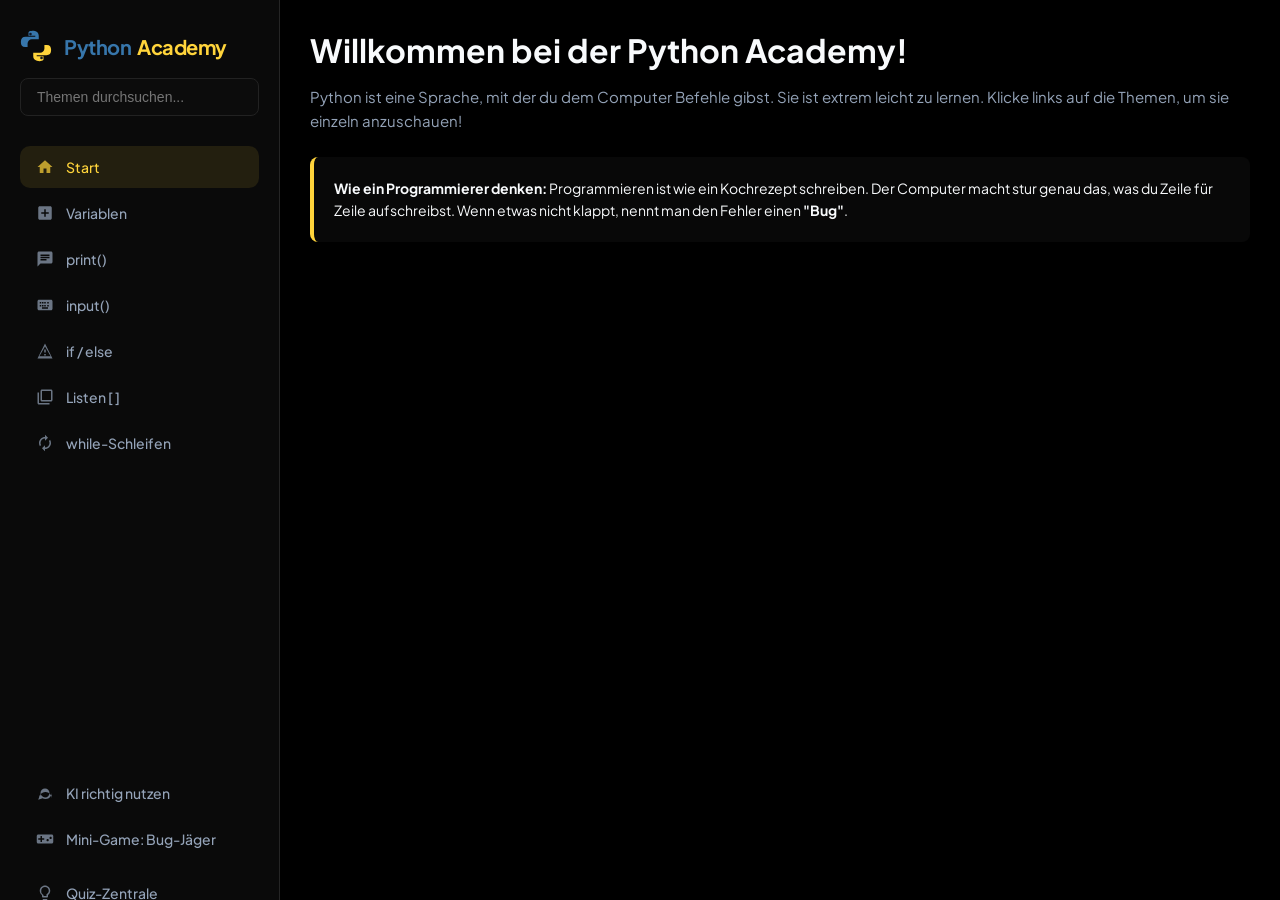
==== Python Academy/index.html @ 9a064f07 "version 1." ====
<!DOCTYPE html>
<html lang="de">
<head>
    <meta charset="UTF-8">
    <meta name="viewport" content="width=device-width, initial-scale=1.0">
    <title>Python Academy</title>
    <link href="https://fonts.googleapis.com/css2?family=Plus+Jakarta+Sans:wght@400;500;600;700&family=JetBrains+Mono:wght@400;500&display=swap" rel="stylesheet">
    <link rel="stylesheet" href="projekt_woche.css">
</head>
<body>

<div class="sidebar">
    <div class="logo">
        <svg width="32" height="32" viewBox="0 0 110 110" fill="none" xmlns="http://www.w3.org/2000/svg" style="flex-shrink: 0;">
            <path d="M52.1 3c-14.5 0-22.9 1-22.9 6.8v10.3h23.4v3.4H19.2C8.3 23.5 3 29.3 3 41.3c0 11.5 4.5 17.5 14.5 17.5h8.6v-12c0-8.2 6.8-15 15-15h23.4V20.3c0-11-8-17.3-22.4-17.3z" fill="#3776AB"/>
            <path d="M57.9 107c14.5 0 22.9-1 22.9-6.8V89.9H57.4v-3.4h33.4c10.9 0 16.2-5.8 16.2-17.8 0-11.5-4.5-17.5-14.5-17.5h-8.6v12c0 8.2-6.8 15-15 15H45.5v11.5c0 11 8 17.3 22.4 17.3z" fill="#FFD43B"/>
            <circle cx="36" cy="14" r="4.5" fill="#111827"/>
            <circle cx="74" cy="96" r="4.5" fill="#111827"/>
        </svg>
        <div style="display: flex; gap: 6px;">
            <span style="color: #3776AB;">Python</span>
            <span style="color: #FFD43B;">Academy</span>
        </div>
    </div>

    <div class="search-pos">
        <input class="search" id="search-input" placeholder="Themen durchsuchen...">
    </div>
    
    <div class="nav-links" id="sidebar-menu">
        <a data-target="start" data-color="yellow" class="active-yellow">
            <svg viewBox="0 0 24 24"><path d="M10 20v-6h4v6h5v-8h3L12 3 2 12h3v8z"/></svg>Start
        </a>
        <a data-target="variablen" data-color="blue">
            <svg viewBox="0 0 24 24"><path d="M19 3H5c-1.1 0-2 .9-2 2v14c0 1.1.9 2 2 2h14c1.1 0 2-.9 2-2V5c0-1.1-.9-2-2-2zm-2 10h-4v4h-2v-4H7v-2h4V7h2v4h4v2z"/></svg>Variablen
        </a>
        <a data-target="print" data-color="blue">
            <svg viewBox="0 0 24 24"><path d="M20 2H4c-1.1 0-1.99.9-1.99 2L2 22l4-4h14c1.1 0 2-.9 2-2V4c0-1.1-.9-2-2-2zM6 9h12v2H6V9zm8 5H6v-2h8v2zm4-6H6V6h12v2z"/></svg>print()
        </a>
        <a data-target="input" data-color="blue">
            <svg viewBox="0 0 24 24"><path d="M20 5H4c-1.1 0-1.99.9-1.99 2L2 17c0 1.1.9 2 2 2h16c1.1 0 2-.9 2-2V7c0-1.1-.9-2-2-2zm-9 3h2v2h-2V8zm0 4h2v2h-2v-2zM8 8h2v2H8V8zm0 4h2v2H8v-2zm-1 2H5v-2h2v2zm0-4H5V8h2v2zm9 7H8v-2h8v2zm1-3h-2v-2h2v2zm0-4h-2V8h2v2z"/></svg>input()
        </a>
        <a data-target="if" data-color="blue">
            <svg viewBox="0 0 24 24"><path d="M12 2L2 22h20L12 2zm0 3.99L19.53 19H4.47L12 5.99zM13 16h-2v2h2v-2zm0-6h-2v4h2v-4z"/></svg>if / else
        </a>
        <a data-target="listen" data-color="blue">
            <svg viewBox="0 0 24 24"><path d="M4 6H2v14c0 1.1.9 2 2 2h14v-2H4V6zm16-4H8c-1.1 0-2 .9-2 2v12c0 1.1.9 2 2 2h12c1.1 0 2-.9 2-2V4c0-1.1-.9-2-2-2zm0 14H8V4h12v12z"/></svg>Listen [ ]
        </a>
        <a data-target="loops" data-color="blue">
            <svg viewBox="0 0 24 24"><path d="M12 6v3l4-4-4-4v3c-4.42 0-8 3.58-8 8 0 1.57.46 3.03 1.24 4.26L6.7 14.8c-.45-.83-.7-1.79-.7-2.8 0-3.31 2.69-6 6-6zm6.76 1.74L17.3 9.2c.44.84.7 1.79.7 2.8 0 3.31-2.69 6-6 6v-3l-4 4 4 4v-3c4.42 0 8-3.58 8-8 0-1.57-.46-3.03-1.24-4.26z"/></svg>while-Schleifen
        </a>
        <a data-target="ki-section" data-color="purple" class="purple-link" style="border-top: 1px solid var(--border-color); padding-top: 15px; margin-top: 300px;">
            <svg viewBox="0 0 24 24"><path d="M21 11.5a8.38 8.38 0 0 1-.9 3.8 8.5 8.5 0 0 1-7.6 4.7 8.38 8.38 0 0 1-3.8-.9L3 21l1.9-5.7a8.38 8.38 0 0 1-.9 3.8 8.5 8.5 0 0 1 4.7-7.6 8.38 8.38 0 0 1 3.8-.9h.5a8.48 8.48 0 0 1 8 8v.5zM12 6a6 6 0 0 0-6 6c0 .87.18 1.71.51 2.48l-.34 1 .98-.33A5.923 5.923 0 0 0 12 18a6 6 0 0 0 6-6 6 6 0 0 0-6-6z"/></svg>KI richtig nutzen
        </a>
        <a data-target="game-section" data-color="purple" class="purple-link"padding-top: 15px;">
            <svg viewBox="0 0 24 24"><path d="M21 6H3c-1.1 0-2 .9-2 2v8c0 1.1.9 2 2 2h18c1.1 0 2-.9 2-2V8c0-1.1-.9-2-2-2zm-10 7H8v3H6v-3H3v-2h3V8h2v3h3v2zm4.5 2c-.83 0-1.5-.67-1.5-1.5s.67-1.5 1.5-1.5 1.5.67 1.5 1.5-.67 1.5-1.5 1.5zm4-3c-.83 0-1.5-.67-1.5-1.5s.67-1.5 1.5-1.5 1.5.67 1.5 1.5-.67 1.5-1.5 1.5z"/></svg>Mini-Game: Bug-Jäger
        </a>
        <a data-target="quiz-section" data-color="pink" class="purple-link" style="margin-top: auto; padding-top: 20px;">
            <svg viewBox="0 0 24 24"><path d="M9 21c0 .55.45 1 1 1h4c.55 0 1-.45 1-1v-1H9v1zm3-19C8.14 2 5 5.14 5 9c0 2.38 1.19 4.47 3 5.74V17c0 .55.45 1 1 1h6c.55 0 1-.45 1-1v-2.26c1.81-1.27 3-3.36 3-5.74 0-3.86-3.14-7-7-7zm2.85 11.1l-.85.6V16h-4v-1.3l-.85-.6A4.997 4.997 0 0 1 7 9c0-2.76 2.24-5 5-5s5 2.24 5 5c0 1.63-.8 3.16-2.15 4.1z"/></svg>Quiz-Zentrale
        </a>
    </div>
</div>

<div class="main">
    <header> <!-- ! -->
    <h2 id="page-title">Start</h2>
        
    </header>
    
    <div class="container">
        <div id="start" class="content-section active">
            <div class="card">
                <h1>Willkommen bei der Python Academy!</h1>
                <p>Python ist eine Sprache, mit der du dem Computer Befehle gibst. Sie ist extrem leicht zu lernen. Klicke links auf die Themen, um sie einzeln anzuschauen!</p>
                <div class="tip-box">
                    <strong>Wie ein Programmierer denken:</strong> Programmieren ist wie ein Kochrezept schreiben. Der Computer macht stur genau das, was du Zeile für Zeile aufschreibst. Wenn etwas nicht klappt, nennt man den Fehler einen <strong>"Bug"</strong>.
                </div>
            </div>
        </div>
        
        <div id="variablen" class="content-section">
            <div class="card">
                <h2>Schubladen für Daten</h2>
                <p>Eine Variable ist eine <strong>Schublade mit Namen</strong>. Du legst ein Wort oder eine Zahl hinein, um es für später aufzuheben.</p>
                <div class="code-wrapper">
                    <div class="code-header"><span>Python</span><button class="copy">Kopieren</button></div>
                    <div class="code">name = <span class="str">"Anna"</span>  <span class="cmt"># Wort in Schublade "name" packen</span>
alter = <span class="num">21</span>     <span class="cmt"># Zahl in Schublade "alter" packen</span>

<span class="fnc">print</span>(name)    <span class="cmt"># Guck in die Schublade und zeig es an</span></div>
                </div>
                <div class="terminal-wrapper">
                    <div class="terminal-header">Bildschirm-Ausgabe</div>
                    <div class="terminal-output">Anna</div>
                </div>
            </div>
        </div>
        
        <div id="print" class="content-section">
            <div class="card">
                <h2>Sachen ausdrucken</h2>
                <p>Der Befehl <code>print()</code> ist wie ein kleiner <strong>Drucker</strong>. Alles in den Klammern wird auf den Bildschirm geschrieben.</p>
                <div class="code-wrapper">
                    <div class="code-header"><span>Python</span><button class="copy">Kopieren</button></div>
                    <div class="code"><span class="fnc">print</span>(<span class="str">"Hallo Welt!"</span>)</div>
                </div>
                <div class="terminal-wrapper">
                    <div class="terminal-header">Bildschirm-Ausgabe</div>
                    <div class="terminal-output">Hallo Welt!</div>
                </div>
            </div>
        </div>
        
        <div id="input" class="content-section">
            <div class="card">
                <h2>Den Nutzer fragen</h2>
                <p>Mit <code>input()</code> stellt der Computer dem Nutzer eine Frage und <strong>wartet</strong>, bis dieser etwas eintippt und Enter drückt.</p>
                <div class="code-wrapper">
                    <div class="code-header"><span>Python</span><button class="copy">Kopieren</button></div>
                    <div class="code">farbe = <span class="fnc">input</span>(<span class="str">"Deine Lieblingsfarbe? "</span>)
<span class="fnc">print</span>(<span class="str">"Cool,"</span>, farbe)</div>
                </div>
                <div class="terminal-wrapper">
                    <div class="terminal-header">Bildschirm-Ausgabe</div>
                    <div class="terminal-output">Deine Lieblingsfarbe? <span style="color:#fff; font-style:italic">Blau</span>
Cool, Blau</div>
                </div>
            </div>
        </div>
        
        <div id="if" class="content-section">
            <div class="card">
                <h2> Wege entscheiden</h2>
                <p>Mit <code>if</code> (Wenn) und <code>else</code> (Ansonsten) biegt der Computer ab, je nachdem was stimmt. Wie ein Türsteher im Club.</p>
                <div class="code-wrapper">
                    <div class="code-header"><span>Python</span><button class="copy">Kopieren</button></div>
                    <div class="code">alter = <span class="num">15</span>

<span class="kwd">if</span> alter >= <span class="num">18</span>:
    <span class="fnc">print</span>(<span class="str">"Rein in den Club!"</span>)
<span class="kwd">else</span>:
    <span class="fnc">print</span>(<span class="str">"Du musst leider draußen warten."</span>)</div>
                </div>
                <div class="terminal-wrapper">
                    <div class="terminal-header">Bildschirm-Ausgabe</div>
                    <div class="terminal-output">Du musst leider draußen warten.</div>
                </div>
            </div>
        </div>

        <div id="listen" class="content-section">
            <div class="card">
                <h2>Listen [ ]</h2>
                <p>Was ist, wenn du nicht nur eine Sache, sondern ganz viele Sachen in eine Variable packen willst? Dafür gibt es Listen! Stell es dir wie einen <strong>Einkaufszettel</strong> vor.</p>
                <div class="tip-box">
                    <strong> Wichtig:</strong> Der Computer fängt immer bei <strong>0</strong> an zu zählen! Die erste Sache auf der Liste ist also die Nummer 0.
                </div>
                <div class="code-wrapper">
                    <div class="code-header"><span>Python</span><button class="copy">Kopieren</button></div>
                    <div class="code">einkauf = [<span class="str">"Apfel"</span>, <span class="str">"Banane"</span>, <span class="str">"Milch"</span>]

<span class="fnc">print</span>(einkauf[<span class="num">0</span>])  <span class="cmt"># Zeige die Sache an Stelle 0 (die erste Sache)</span>
<span class="fnc">print</span>(einkauf[<span class="num">2</span>])  <span class="cmt"># Zeige die Sache an Stelle 2 (die dritte Sache)</span></div>
                </div>
                <div class="terminal-wrapper">
                    <div class="terminal-header">Bildschirm-Ausgabe</div>
                    <div class="terminal-output">Apfel
Milch</div>
                </div>
            </div>
        </div>

        <div id="loops" class="content-section">
            <div class="card">
                <h2>while-Schleifen (Wiederholungen)</h2>
                <p>Mit einer Schleife kannst du den Computer zwingen, eine Aufgabe <strong>immer und immer wieder zu wiederholen</strong>, so lange, bis eine Bedingung erfüllt ist.</p>
                <div class="code-wrapper">
                    <div class="code-header"><span>Python</span><button class="copy">Kopieren</button></div>
                    <div class="code">zaehler = <span class="num">1</span>

<span class="kwd">while</span> zaehler < = <span class="num">3</span>:  <span class="cmt"># Solange der Zähler kleiner oder gleich 3 ist:</span>
    <span class="fnc">print</span>(<span class="str">"Wiederholung Nummer"</span>, zaehler)
    zaehler = zaehler + <span class="num">1</span></div>
                </div>
                <div class="terminal-wrapper">
                    <div class="terminal-header">Bildschirm-Ausgabe</div>
                    <div class="terminal-output">Wiederholung Nummer 1
Wiederholung Nummer 2
Wiederholung Nummer 3</div>
                </div>
            </div>
        </div>

        <div id="ki-section" class="content-section">
            <div class="card">
                <h1> Wie man eine KI richtig benutzt</h1>
                <p>Eine KI kann dir genial beim Programmieren lernen helfen. Stell dir die KI wie einen <strong>extrem fleißigen, aber etwas unschlauen Praktikanten</strong> vor.</p>
                <h2>Die 3 goldenen KI-Regeln</h2>
                <div class="tip-box">
                    <strong>1. Häppchen-Taktik </strong><br>Frag die KI niemals nach einem riesigen, fertigen Programm. Frag immer nach kleinen Teilen.
                </div>
                <div class="tip-box">
                    <strong>2. Sag der KI, wer sie ist </strong><br>Gib der KI eine Rolle, z.B. „Du bist ein geduldiger Lehrer für Anfänger“.
                </div>
                <div class="tip-box">
                    <strong>3. Zeig ihr deinen Code </strong><br>Kopiere fehlerhaften Code komplett hinein und nenne die exakte Fehlermeldung.
                </div>
                
                <h2 style="margin-top: 30px;">Der Prompt-Vergleich: Schlecht vs. Gut</h2>
                <div class="prompt-grid">
                    <div class="prompt-card bad">
                        <h4>Schlechter Prompt</h4>
                        <div class="text">Mach mir ein Quiz-Spiel in Python.</div>
                    </div>
                    <div class="prompt-card good">
                        <h4>Perfekter Prompt</h4>
                        <div class="text">Du bist ein Python-Lehrer für Anfänger. Erkläre mir in einfachen Worten, wie ich eine einzige Quiz-Frage mit einem "if/else"-Befehl abfrage...</div>
                    </div>
                </div>
            </div>
        </div>

        <div id="game-section" class="content-section">
            <div class="card">
                <h1>Mini-Game: Der Code-Bug-Jäger</h1>
                <p>Finde in jedem Code-Abschnitt die **eine Zeile**, die falsch geschrieben ist und das Programm zum Absturz bringt. Klicke sie an!</p>
                
                <div id="game-welcome" class="quiz-welcome-screen">
                    <button class="start-btn" style="background: #10b981;" onclick="startGame()">Jagd starten</button>
                </div>

                <div id="game-play" class="game-container">
                    <div class="game-score-board">
                        <span id="game-level-text">Bug 1 von 3</span>
                        <span id="game-score-text" style="color: var(--yellow-primary);">Punkte: 0</span>
                    </div>
                    <h3 id="game-task-text" style="margin-bottom: 15px; font-size: 16px;">Finde den Fehler im Code:</h3>
                    <div class="code-wrapper" style="border-radius:12px;">
                        <div class="code-header"><span>Interaktiver Code-Editor</span></div>
                        <div id="game-code-box" style="background: var(--bg-code); padding: 15px 10px;"></div>
                    </div>
                    <div class="feedback-box" id="game-feedback-box"></div>
                    <button class="next-btn" id="game-next-btn" onclick="nextGameLevel()">Nächster Bug ➔</button>
                </div>
            </div>
        </div>

        <div id="quiz-section" class="content-section">
            <div class="card">
                <h1>Die Python & KI Quiz-Zentrale</h1>
                <p>Bist du bereit, dein Wissen zu testen?</p>
                <div id="quiz-welcome" class="quiz-welcome-screen">
                    <button class="start-btn" onclick="startQuiz()">Quiz jetzt starten</button>
                </div>
                <div id="quiz-game" class="quiz-game-container">
                    <div class="quiz-progress" id="quiz-prog-text">Frage 1 von 5</div>
                    <div id="quiz-question-text" style="font-size: 18px; font-weight: 600; margin-bottom: 15px; color: var(--yellow-primary);">Fragetext lädt...</div>
                    <div id="quiz-code-block"></div>
                    <div class="quiz-box" id="quiz-options-box"></div>
                    <div class="feedback-box" id="quiz-feedback-box"></div>
                    <button class="next-btn" id="quiz-next-btn" onclick="nextQuestion()">Nächste Frage ➔</button>
                </div>
            </div>
        </div>
    </div>
</div>

<script src="projekt_woche.js"></script>
</body>
</html>
---- Python Academy/projekt_woche.css ----
:root {
    --blue-primary: #3776AB;
    --yellow-primary: #FFD43B;
    --bg-main: #000000;            /* Reines, tiefes Schwarz */
    --bg-sidebar: #0a0a0a;         /* Leicht helleres Schwarz für Kontrast */
    --bg-card: transparent;        /* Keine störenden grauen Box-Hintergründe mehr! */
    --border-color: transparent;   /* Keine grauen Rahmen mehr um die Inhaltsblöcke */
    --bg-code: #252525;
    --text-main: #f8fafc;
    --text-muted: #94a3b8;
}

* {
    margin: 0;
    padding: 0;
    box-sizing: border-box;
    scroll-behavior: smooth;
}

body {
    font-family: 'Plus Jakarta Sans', sans-serif;
    background-color: var(--bg-main);
    color: var(--text-main);
    display: flex;
    height: 100vh;
    overflow: hidden;
}

/* Sidebar links */
.sidebar {
    width: 280px;
    background-color: var(--bg-sidebar);
    padding: 30px 20px;
    border-right: 1px solid #252525;
    display: flex;
    flex-direction: column;
    overflow-y: auto;
}
/* Alles zum logo */
.logo {
    display: flex;
    align-items: center;
    gap: 12px;
    font-size: 20px;
    font-weight: 700;
    margin-bottom: 16px;
    letter-spacing: -0.5px;
}

.nav-links {
    display: flex;
    flex-direction: column;
    gap: 4px;
}

.sidebar a {
    display: flex;
    align-items: center;
    gap: 12px;
    padding: 12px 16px;
    color: var(--text-muted);
    text-decoration: none;
    border-radius: 10px;
    font-weight: 500;
    font-size: 14px;
    cursor: pointer;
    transition: all 0.2s ease;
}

.sidebar a svg {
    width: 18px;
    height: 18px;
    fill: currentColor;
    opacity: 0.7;
}

.sidebar a:hover {
    background-color: #121212;
    color: var(--text-main);
}

.sidebar a.active-yellow {
    background-color: rgba(255, 212, 59, 0.1);
    color: var(--yellow-primary) !important;
}

.sidebar a.active-blue {
    background-color: rgba(55, 118, 171, 0.1);
    color: var(--blue-primary) !important;
}

.sidebar a.active-purple {
    background-color: rgba(168, 85, 247, 0.1);
    color: #9b42ed !important;
}

.sidebar a.active-pink {
    background-color: rgba(236, 72, 153, 0.1);
    color: #c02d76 !important;
}

/* Hauptbereich rechts */ 
.main {
    flex: 1;
    display: flex;
    flex-direction: column;
    overflow-y: auto;
}
/* Wichtig */
header {
  /*  display: flex; */
    justify-content: space-between;
    align-items: center;
    background-color: var(--bg-main);
    padding: 24px 30px;
 /*   border-bottom: 1px solid #252525; */
}

header {
    display: none;
}

header h2 {
    font-size: 22px;
    font-weight: 700;
}
/* Durchsuchen der Themen */
.search {
    background-color: #0c0c0c;
    border: 1px solid #222222;
    color: var(--text-main);
    padding: 10px 16px;
    border-radius: 8px;
    width: 240px;
    font-size: 14px;
    outline: none;
    transition: all 0.2s ease;
}
.search-pos{
    margin: 0px 0 30px;
}

.search-pos .search{
    width: 100%;
}

.search:focus {
    border-color: var(--blue-primary);
}

/* CONTAINER NÄHER AM RAND */
.container {
    padding: 30px 15px;         /* Minimierter Abstand nach links und rechts */
    width: 100%;                /* Nutzt die volle Breite */
    max-width: 100%;            /* Keine künstliche Einengung in der Mitte */
    margin: 0;                  /* Richtet den Inhalt bündig links aus */
}

.content-section {
    display: none;
}

.content-section.active {
    display: block;
}

/* CARDS OHNE HINTERGRUND UND OHNE RÄNDER */
.card {
    background-color: var(--bg-card);
    border: none;
    padding: 0 15px 35px 15px;  /* Minimaler linker Rand, schöner Abstand nach unten */
    border-radius: 0;
    box-shadow: none;
}

h1 {
    font-size: 32px;
    font-weight: 700;
    margin-bottom: 15px;
}

h2 {
    font-size: 24px;
    font-weight: 600;
    color: var(--blue-primary);
    margin-bottom: 12px;
}

p {
    color: var(--text-muted);
    font-size: 15px;
    line-height: 1.6;
    margin-bottom: 24px;
}

/* Tipp-Boxen */
.tip-box {
    background-color: #080808;
    border-left: 4px solid var(--yellow-primary);
    padding: 20px;
    border-radius: 8px;
    margin-bottom: 25px;
    font-size: 14px;
    line-height: 1.6;
}

/* Code-Blöcke */
.code-wrapper {
    background-color: var(--bg-code);
    border: 1px solid #1a1a1a;
    border-radius: 8px;
    overflow: hidden;
    margin-bottom: 16px;
}
/* Code abschnitte (überschrift teil)*/
.code-header {
    background-color: #050505;
    padding: 10px 20px;
    display: flex;
    justify-content: space-between;
    align-items: center;
    border-bottom: 1px solid #111111;
    font-size: 12px;
    color: var(--text-muted);
}

.code {
    padding: 20px;
    font-family: 'JetBrains Mono', monospace;
    font-size: 14px;
    line-height: 1.6;
    white-space: pre-wrap;
    word-break: break-all;
}
/*Kopier bereich*/
.copy {
    background: transparent;
    border: 1px solid #333333;
    color: var(--text-main);
    padding: 4px 10px;
    border-radius: 4px;
    cursor: pointer;
    font-size: 11px;
}
/*(selbserklärend)*/
.copy:hover {
    background-color: var(--blue-primary);
    border-color: var(--blue-primary);
}

/* Syntax Highlighting */
.str { color: #a5d6ff; }
.num { color: #ff7b72; }
.fnc { color: #d2a8ff; }
.cmt { color: #8b949e; }
.kwd { color: #ff7b72; }

/* Terminal */
.terminal-wrapper {
    background-color: #030303;
    border: 1px solid #111111;
    border-radius: 8px;
    overflow: hidden;
    margin-bottom: 30px;
}

.terminal-header {
    background-color: #070707;
    padding: 8px 20px;
    font-size: 11px;
    color: var(--text-muted);
}

.terminal-output {
    padding: 15px 20px;
    font-family: 'JetBrains Mono', monospace;
    font-size: 13px;
    color: #e2e8f0;
}

/* KI Prompt Grid */
.prompt-grid {
    display: grid;
    grid-template-columns: 1fr 1fr;
    gap: 20px;
    margin-top: 20px;
}

.prompt-card {
    padding: 20px;
    border-radius: 8px;
}

.prompt-card.bad {
    background-color: rgba(239, 68, 68, 0.05);
    border: 1px solid rgba(239, 68, 68, 0.2);
}

.prompt-card.good {
    background-color: rgba(16, 185, 129, 0.05);
    border: 1px solid rgba(16, 185, 129, 0.2);
}

.prompt-card h4 {
    margin-bottom: 10px;
}

.prompt-card.bad h4 { color: #f87171; }
.prompt-card.good h4 { color: #34d399; }

/* Quiz & Game-Stile */
.quiz-welcome-screen {
    text-align: left;
    padding: 40px 15px;
}

.start-btn {
    padding: 14px 30px;
    font-size: 16px;
    font-weight: 600;
    color: #000;
    background-color: var(--yellow-primary);
    border: none;
    border-radius: 8px;
    cursor: pointer;
}

.quiz-game-container, .game-container {
    display: none;
    padding: 15px;
}

.quiz-progress, .game-score-board {
    font-size: 12px;
    color: var(--text-muted);
    margin-bottom: 15px;
    display: flex;
    justify-content: space-between;
}

.quiz-box {
    display: flex;
    flex-direction: column;
    gap: 10px;
    margin-bottom: 20px;
}

.quiz-option {
    background-color: #0a0a0a;
    border: 1px solid #1a1a1a;
    padding: 15px 20px;
    border-radius: 8px;
    cursor: pointer;
    text-align: left;
    color: var(--text-main);
}

.quiz-option:hover {
    background-color: #111111;
}

.feedback-box {
    padding: 15px;
    border-radius: 8px;
    margin-bottom: 20px;
    display: none;
}

.feedback-box.correct {
    background-color: rgba(16, 185, 129, 0.1);
    border: 1px solid rgba(16, 185, 129, 0.3);
    color: #34d399;
}

.feedback-box.wrong {
    background-color: rgba(239, 68, 68, 0.1);
    border: 1px solid rgba(239, 68, 68, 0.3);
    color: #f87171;
}

.next-btn {
    display: none;
    background-color: var(--blue-primary);
    color: #fff;
    border: none;
    padding: 12px 24px;
    border-radius: 8px;
    cursor: pointer;
}

/* Interaktive Klick-Zeilen für den Bug-Jäger */
.code-line {
    padding: 3px 10px;
    cursor: pointer;
    border-radius: 4px;
    display: block;
}

.code-line:hover {
    background-color: #1a1a1a;
}
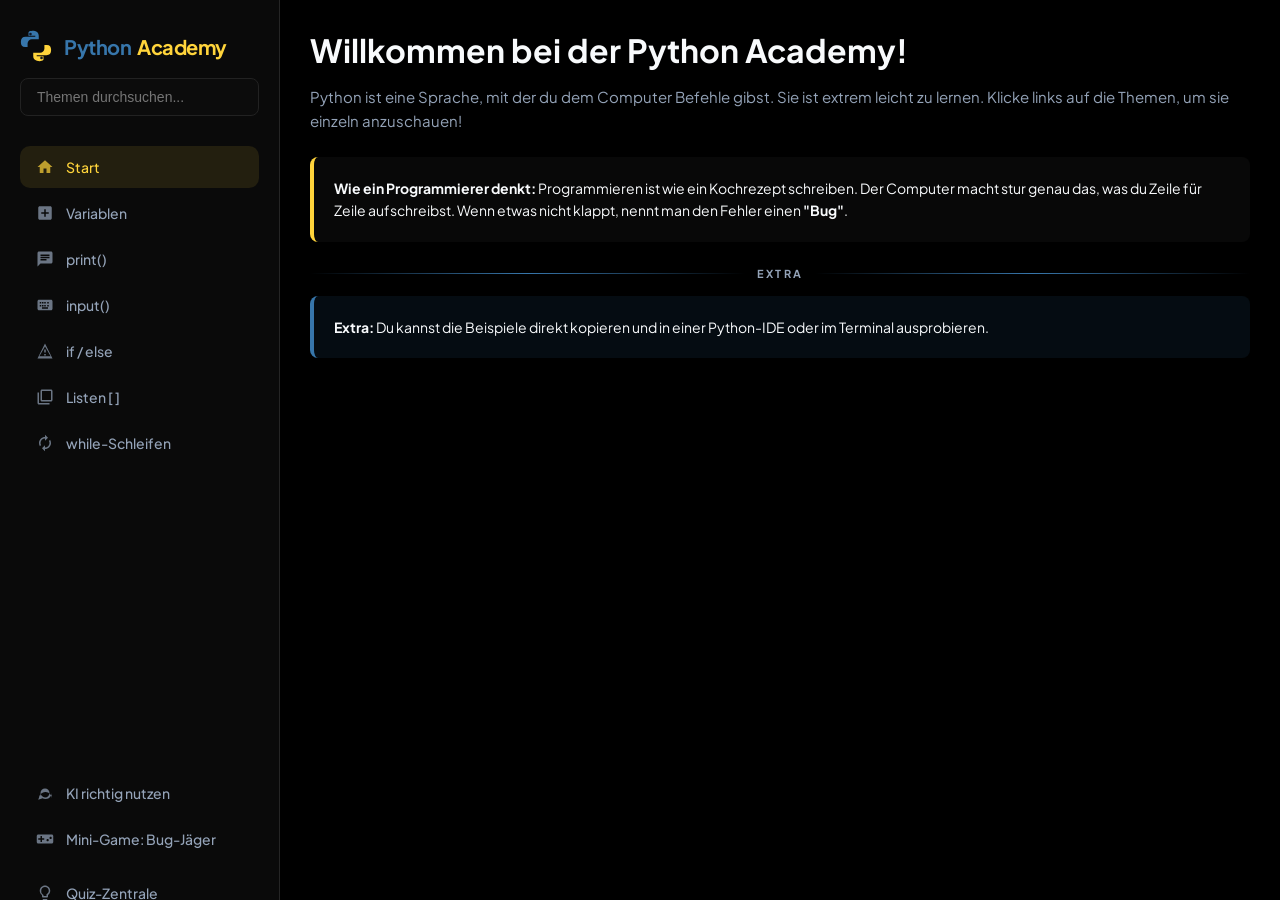
==== commit da309ef4: "Füge Trennstrich und Extra-Box hinzu" ====
--- a/Python Academy/index.html
+++ b/Python Academy/index.html
@@ -73,7 +73,14 @@
                 <h1>Willkommen bei der Python Academy!</h1>
                 <p>Python ist eine Sprache, mit der du dem Computer Befehle gibst. Sie ist extrem leicht zu lernen. Klicke links auf die Themen, um sie einzeln anzuschauen!</p>
                 <div class="tip-box">
-                    <strong>Wie ein Programmierer denken:</strong> Programmieren ist wie ein Kochrezept schreiben. Der Computer macht stur genau das, was du Zeile für Zeile aufschreibst. Wenn etwas nicht klappt, nennt man den Fehler einen <strong>"Bug"</strong>.
+                    <strong>Wie ein Programmierer denkt:</strong> Programmieren ist wie ein Kochrezept schreiben. Der Computer macht stur genau das, was du Zeile für Zeile aufschreibst. Wenn etwas nicht klappt, nennt man den Fehler einen <strong>"Bug"</strong>.
+                </div>
+
+                <div class="section-divider">
+                    <span>Extra</span>
+                </div>
+                <div class="tip-box extra-box">
+                    <strong>Extra:</strong> Du kannst die Beispiele direkt kopieren und in einer Python-IDE oder im Terminal ausprobieren.
                 </div>
             </div>
         </div>
--- a/Python Academy/projekt_woche.css
+++ b/Python Academy/projekt_woche.css
@@ -204,6 +204,31 @@
     line-height: 1.6;
 }
 
+.section-divider {
+    display: flex;
+    align-items: center;
+    gap: 12px;
+    margin: 8px 0 16px;
+    color: var(--text-muted);
+    font-size: 11px;
+    font-weight: 700;
+    letter-spacing: 0.2em;
+    text-transform: uppercase;
+}
+
+.section-divider::before,
+.section-divider::after {
+    content: "";
+    flex: 1;
+    height: 1px;
+    background: linear-gradient(90deg, transparent, var(--blue-primary), transparent);
+}
+
+.extra-box {
+    border-left-color: var(--blue-primary);
+    background-color: rgba(55, 118, 171, 0.1);
+}
+
 /* Code-Blöcke */
 .code-wrapper {
     background-color: var(--bg-code);
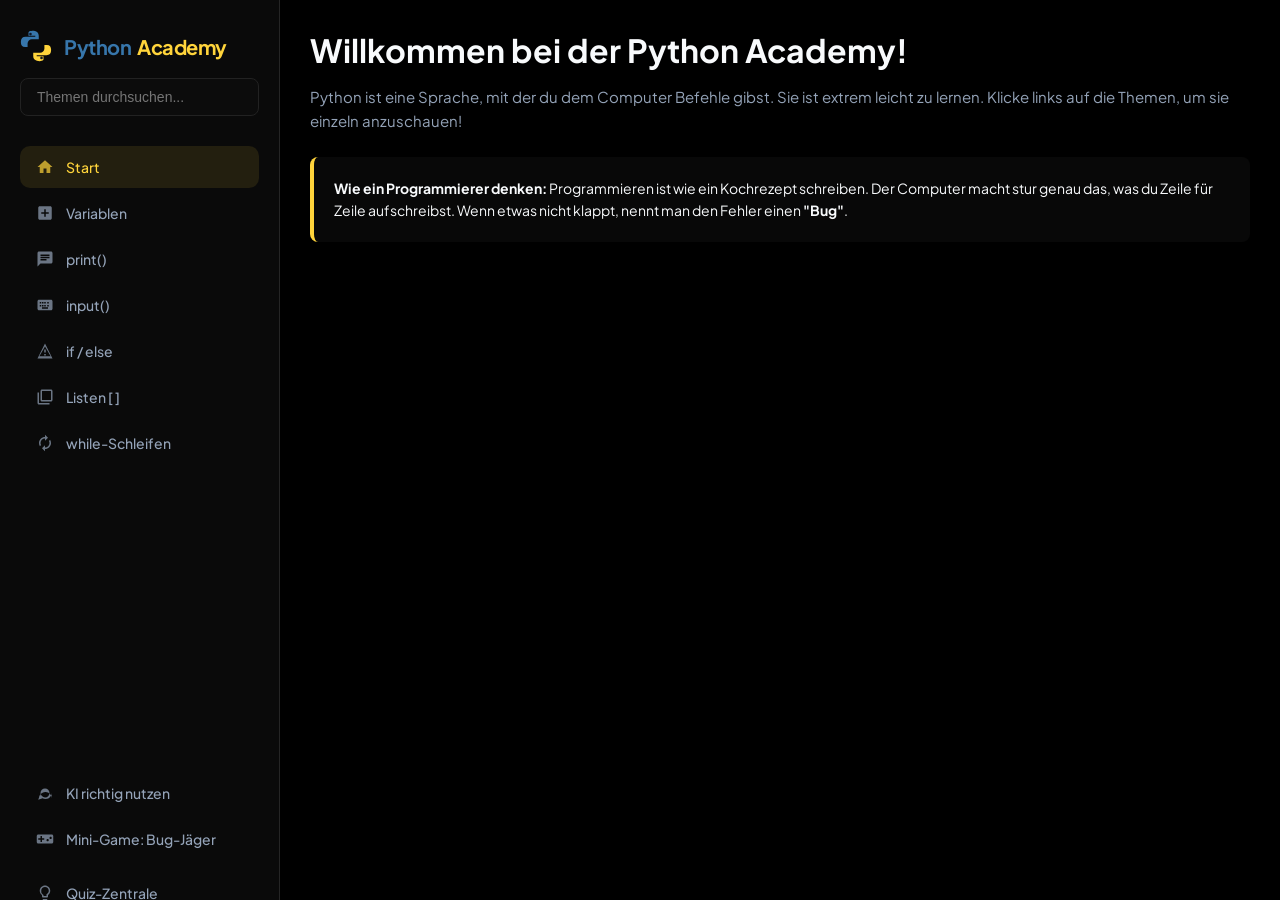
==== commit 9a0d8912: "Stelle Seite auf ursprünglichen Inhalt zurück" ====
--- a/Python Academy/index.html
+++ b/Python Academy/index.html
@@ -73,14 +73,7 @@
                 <h1>Willkommen bei der Python Academy!</h1>
                 <p>Python ist eine Sprache, mit der du dem Computer Befehle gibst. Sie ist extrem leicht zu lernen. Klicke links auf die Themen, um sie einzeln anzuschauen!</p>
                 <div class="tip-box">
-                    <strong>Wie ein Programmierer denkt:</strong> Programmieren ist wie ein Kochrezept schreiben. Der Computer macht stur genau das, was du Zeile für Zeile aufschreibst. Wenn etwas nicht klappt, nennt man den Fehler einen <strong>"Bug"</strong>.
-                </div>
-
-                <div class="section-divider">
-                    <span>Extra</span>
-                </div>
-                <div class="tip-box extra-box">
-                    <strong>Extra:</strong> Du kannst die Beispiele direkt kopieren und in einer Python-IDE oder im Terminal ausprobieren.
+                    <strong>Wie ein Programmierer denken:</strong> Programmieren ist wie ein Kochrezept schreiben. Der Computer macht stur genau das, was du Zeile für Zeile aufschreibst. Wenn etwas nicht klappt, nennt man den Fehler einen <strong>"Bug"</strong>.
                 </div>
             </div>
         </div>
--- a/Python Academy/projekt_woche.css
+++ b/Python Academy/projekt_woche.css
@@ -204,31 +204,6 @@
     line-height: 1.6;
 }
 
-.section-divider {
-    display: flex;
-    align-items: center;
-    gap: 12px;
-    margin: 8px 0 16px;
-    color: var(--text-muted);
-    font-size: 11px;
-    font-weight: 700;
-    letter-spacing: 0.2em;
-    text-transform: uppercase;
-}
-
-.section-divider::before,
-.section-divider::after {
-    content: "";
-    flex: 1;
-    height: 1px;
-    background: linear-gradient(90deg, transparent, var(--blue-primary), transparent);
-}
-
-.extra-box {
-    border-left-color: var(--blue-primary);
-    background-color: rgba(55, 118, 171, 0.1);
-}
-
 /* Code-Blöcke */
 .code-wrapper {
     background-color: var(--bg-code);
